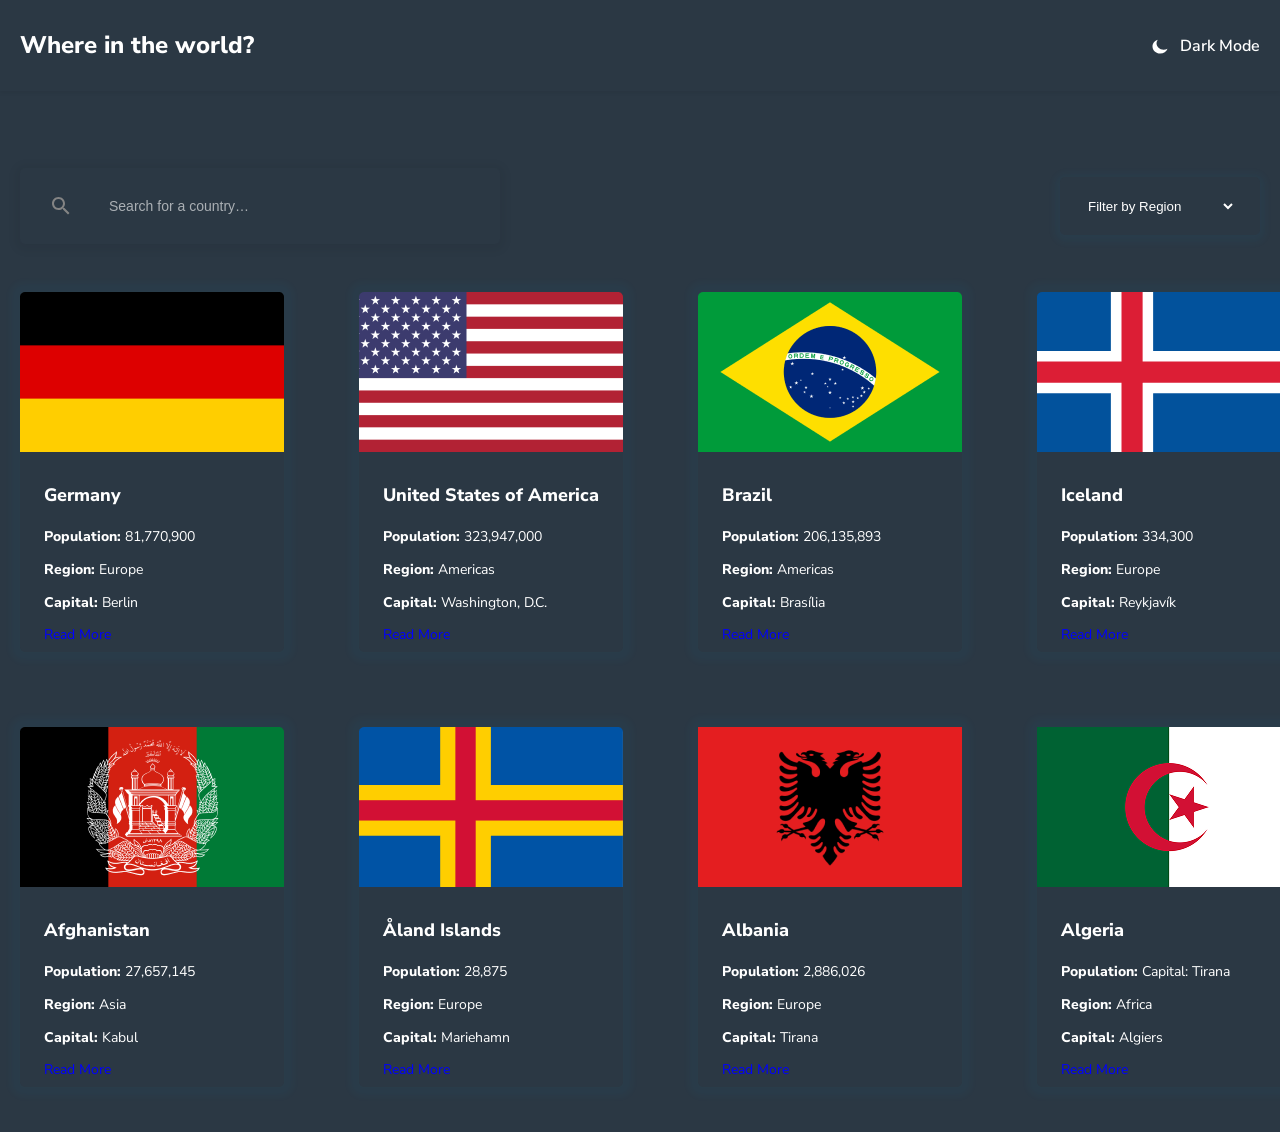
==== dark.html @ 06556633 "project start" ====
<!doctype html>
<html lang="en">
  <head>
    <meta charset="UTF-8" />
    <meta name="viewport" content="width=device-width, initial-scale=1.0" />
    <title>Countriy</title>
    <link rel="stylesheet" href="./css/dark.css" />
  </head>
  <body>
    <header>
      <nav>
        <div class="container nav-contaniner">
          <h1 class="nav-title">Where in the world?</h1>
          <div class="dark">
            <img src="./imgs/svg/Group 3.svg" alt="month svg" />
            <a href="./index.html">Dark Mode</a>
          </div>
        </div>
      </nav>
    </header>
    <main>
      <section class="for">
        <div class="container search-content">
          <div class="search">
            <img src="/imgs/svg/search.svg" alt="search svg" />
            <input type="text" placeholder="Search for a country…" />
          </div>
          <div class="select">
            <select>
              <option value="">Filter by Region</option>
              <option value="Africa">Africa</option>
              <option value="America">America</option>
              <option value="Asia">Asia</option>
              <option value="Europe">Europe</option>
              <option value="Oceania">Oceania</option>
            </select>
          </div>
        </div>
      </section>

      <section class="country">
        <div class="container country-container">
          <div class="card">
            <img src="./imgs/png/flag-germany.png" alt="flag-germany png" />

            <div class="card-content">
              <h2>Germany</h2>
              <p>Population: <span> 81,770,900</span></p>
              <p>Region: <span>Europe</span></p>
              <p>Capital: <span>Berlin</span></p>
              <div class="link">
                <a href="#">Read More</a>
              </div>
            </div>
          </div>
          <div class="card">
            <img src="./imgs/png/flag-usa.png" alt="flag-usa png" />

            <div class="card-content">
              <h2>United States of America</h2>
              <p>Population: <span>323,947,000</span></p>
              <p>Region: <span>Americas</span></p>
              <p>Capital: <span>Washington, D.C.</span></p>
              <div class="link">
                <a href="#">Read More</a>
              </div>
            </div>
          </div>
          <div class="card">
            <img src="./imgs/png/flag-brazil.png" alt="flag-brazil png" />

            <div class="card-content">
              <h2>Brazil</h2>
              <p>Population: <span> 206,135,893</span></p>
              <p>Region: <span> Americas</span></p>
              <p>Capital: <span>Brasília</span></p>
              <div class="link">
                <a href="#">Read More</a>
              </div>
            </div>
          </div>
          <div class="card">
            <img src="./imgs/png/norvegy.png" alt="flag-norvegn png" />

            <div class="card-content">
              <h2>Iceland</h2>
              <p>Population: <span> 334,300</span></p>
              <p>Region: <span> Europe</span></p>
              <p>Capital: <span>Reykjavík</span></p>
              <div class="link">
                <a href="#">Read More</a>
              </div>
            </div>
          </div>
        </div>
      </section>

      <section class="country-second">
        <div class="container country-container">
          <div class="card">
            <img src="./imgs/png/afganistan.png" alt="flag-afganistan png" />

            <div class="card-content">
              <h2>Afghanistan</h2>
              <p>Population: <span> 27,657,145</span></p>
              <p>Region: <span> Asia</span></p>
              <p>Capital: <span> Kabul</span></p>
              <div class="link">
                <a href="#">Read More</a>
              </div>
            </div>
          </div>
          <div class="card">
            <img
              src="./imgs/png/asland-island.png"
              alt="flag-alnad asland-island png"
            />

            <div class="card-content">
              <h2>Åland Islands</h2>
              <p>Population: <span> 28,875</span></p>
              <p>Region: <span>Europe</span></p>
              <p>Capital: <span>Mariehamn</span></p>
              <div class="link">
                <a href="#">Read More</a>
              </div>
            </div>
          </div>
          <div class="card">
            <img src="./imgs/png/albaniya.png" alt="flag-albaniya png" />

            <div class="card-content">
              <h2>Albania</h2>
              <p>Population: <span>2,886,026</span></p>
              <p>Region: <span>Europe</span></p>
              <p>Capital: <span>Tirana</span></p>
              <div class="link">
                <a href="#">Read More</a>
              </div>
            </div>
          </div>
          <div class="card">
            <img src="./imgs/png/Jazoir.png" alt="flag-jazoir png" />

            <div class="card-content">
              <h2>Algeria</h2>
              <p>Population: <span>Capital: Tirana</span></p>
              <p>Region: <span>Africa</span></p>
              <p>Capital: <span>Algiers</span></p>
              <div class="link">
                <a href="#">Read More</a>
              </div>
            </div>
          </div>
        </div>
      </section>
    </main>
  </body>
</html>
---- css/dark.css ----
/* nunito-sans-regular - latin */
@font-face {
  font-display: swap; /* Check https://developer.mozilla.org/en-US/docs/Web/CSS/@font-face/font-display for other options. */
  font-family: "Nunito Sans";
  font-style: normal;
  font-weight: 400;
  src: url("../fonts/nunito-sans-v19-latin-regular.woff2") format("woff2"); /* Chrome 36+, Opera 23+, Firefox 39+, Safari 12+, iOS 10+ */
}
/* nunito-sans-500 - latin */
@font-face {
  font-display: swap; /* Check https://developer.mozilla.org/en-US/docs/Web/CSS/@font-face/font-display for other options. */
  font-family: "Nunito Sans";
  font-style: normal;
  font-weight: 500;
  src: url("../fonts/nunito-sans-v19-latin-500.woff2") format("woff2"); /* Chrome 36+, Opera 23+, Firefox 39+, Safari 12+, iOS 10+ */
}
/* nunito-sans-600 - latin */
@font-face {
  font-display: swap; /* Check https://developer.mozilla.org/en-US/docs/Web/CSS/@font-face/font-display for other options. */
  font-family: "Nunito Sans";
  font-style: normal;
  font-weight: 600;
  src: url("../fonts/nunito-sans-v19-latin-600.woff2") format("woff2"); /* Chrome 36+, Opera 23+, Firefox 39+, Safari 12+, iOS 10+ */
}
/* nunito-sans-700 - latin */
@font-face {
  font-display: swap; /* Check https://developer.mozilla.org/en-US/docs/Web/CSS/@font-face/font-display for other options. */
  font-family: "Nunito Sans";
  font-style: normal;
  font-weight: 700;
  src: url("../fonts/nunito-sans-v19-latin-700.woff2") format("woff2"); /* Chrome 36+, Opera 23+, Firefox 39+, Safari 12+, iOS 10+ */
}
/* nunito-sans-800 - latin */
@font-face {
  font-display: swap; /* Check https://developer.mozilla.org/en-US/docs/Web/CSS/@font-face/font-display for other options. */
  font-family: "Nunito Sans";
  font-style: normal;
  font-weight: 800;
  src: url("../fonts/nunito-sans-v19-latin-800.woff2") format("woff2"); /* Chrome 36+, Opera 23+, Firefox 39+, Safari 12+, iOS 10+ */
}

:root {
  --primary-text-color: rgba(17, 21, 23, 1);
  --primary-darck-color: rgba(255, 255, 255, 1);
  --primaty-color-backround: rgba(43, 56, 68, 1);
}

* {
  margin: 0;
  padding: 0;
  box-sizing: border-box;
}

a {
  text-decoration: none;
}

button {
  border: none;
}

input {
  outline: none;
}

ul,
ol {
  list-style: none;
}

body {
  font-family: "Nunito Sans";
  background: var(--primaty-color-backround);
}

.container {
  width: 100%;
  max-width: 1320px;
  margin: 0 auto;
  padding: 0 20px;
}

/* navbar stlye */

nav {
  position: fixed;
  width: 100%;
  box-shadow: 0px 2px 4px 0px rgba(0, 0, 0, 0.06);
  background: var(--primaty-color-backround);
  padding: 29px 0;
}

.nav-contaniner {
  display: flex;
  align-items: center;
  justify-content: space-between;
}

.nav-title {
  color: var(--primary-darck-color);
  font-size: 24px;
  font-weight: 800;
  line-height: 33px;
}

.dark {
  display: flex;
  align-items: center;
  gap: 10.5px;

  img {
    width: 20px;
    height: 20px;
  }

  a {
    color: var(--primary-darck-color);
    font-size: 16px;
    font-weight: 600;
    line-height: 22px;
  }
}

a:hover {
  color: blue;
}

/* for secction style */

.search-content {
  padding-top: 168px;
  display: flex;
  align-items: center;
  justify-content: space-between;
  margin-bottom: 48px;
}
.search {
  width: 480px;
  padding: 18px 32px;
  border-radius: 5px;
  box-shadow: 0px 2px 9px 5px rgba(0, 0, 0, 0.05);
  background: var(--primaty-color-backround);

  display: flex;
  align-items: center;
  gap: 24px;

  input {
    color: #fff;
    border: none;
    flex-grow: 1;
  }
}

input {
  background: transparent;
  color: white;
  padding: 12px 15px;
  border-radius: 8px;
  font-size: 14px;
}

input::placeholder {
  color: rgba(255, 255, 255, 0.6);
}

input:focus {
  outline: none;
  border-color: rgba(255, 255, 255, 0.6);
}

.select {
  width: 200px;
  padding: 18px 24px;
  border-radius: 5px;
  box-shadow: 0px 2px 9px 5px rgba(3, 152, 221, 0.05);
  background: var(--primaty-color-backround);

  select {
    color: #fff;
    background: rgba(43, 56, 68, 1);
    width: 100%;
    border: none;
  }
}

.select:hover {
  transform: scale(1.2);
  transition: all 0.3ms ease;
}

/* card section style */

.country-container {
  display: flex;
  align-items: center;
  justify-content: space-between;
  gap: 75px;
}

.card {
  width: 264px;
  height: 360px;
  border-radius: 5px;
  box-shadow: 0px 0px 7px 10px rgba(3, 204, 240, 0.03);
  background: var(--primaty-color-backround);
  transition:
    transform 0.3s ease,
    box-shadow 0.3s ease;
}

.card:hover {
  transform: translateY(-10px);
  box-shadow: 0 10px 20px rgba(0, 0, 0, 0.2);
}

.card-content {
  padding: 24px 24px;
  h2 {
    color: var(--primary-darck-color);
    font-size: 18px;
    font-weight: 800;
    line-height: 26px;
    margin-bottom: 16px;
  }

  p {
    color: var(--primary-darck-color);
    font-size: 14px;
    font-weight: 800;
    line-height: 25px;
    margin-bottom: 8px;
  }

  span {
    color: var(--primary-darck-color);
    font-size: 14px;
    font-weight: 300;
    line-height: 16px;
  }
}

.link {
  a {
    color: blue;
    font-size: 14px;
  }
}

.country-second {
  padding-top: 75px;
  padding-bottom: 45px;
}

@media screen and (max-width: 1024px) {
  .country-container {
    flex-wrap: wrap;
  }
}

@media screen and (max-width: 540px) {
  .container {
    padding: 0 16px;
  }

  .nav-contaniner {
    gap: 20px;
  }

  .nav-title {
    font-size: 14px;
    line-height: 20px;
  }

  .dark {
    a {
      font-size: 12px;
      line-height: 16px;
    }
  }

  .search-content {
    padding-top: 148px;
    flex-wrap: wrap;
    gap: 40px;
  }

  .country-container {
    flex-wrap: wrap;
    justify-content: center;
  }
}
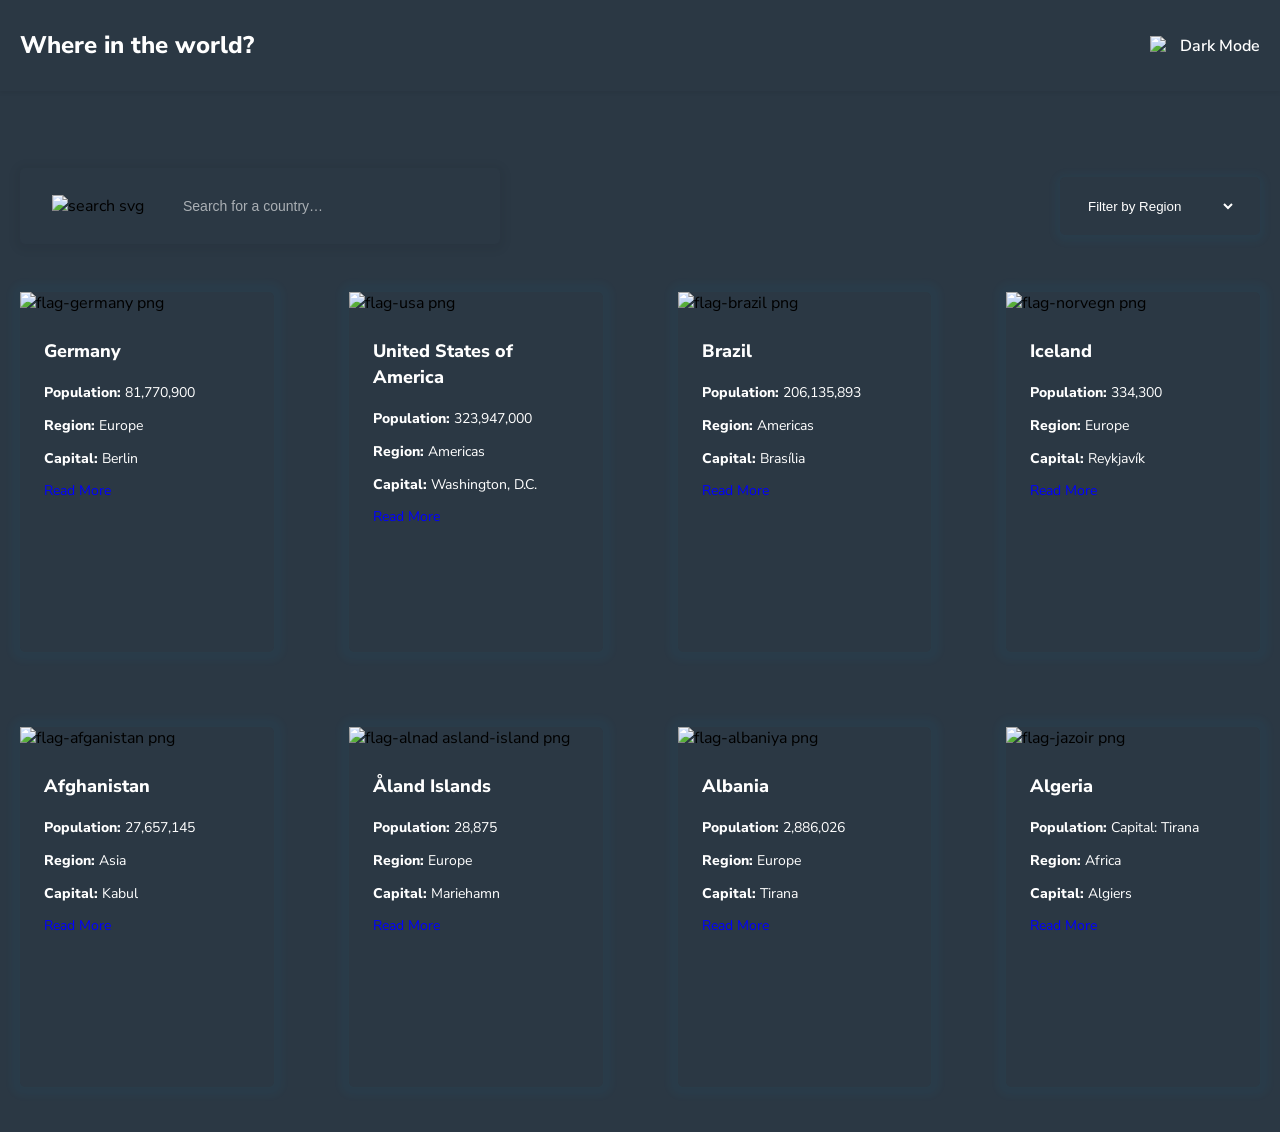
==== commit 76f3dd5b: "first commit" ====
--- a/dark.html
+++ b/dark.html
@@ -12,7 +12,7 @@
         <div class="container nav-contaniner">
           <h1 class="nav-title">Where in the world?</h1>
           <div class="dark">
-            <img src="./imgs/svg/Group 3.svg" alt="month svg" />
+            <img src="./imgs/svg/Group3.svg" alt="month svg" />
             <a href="./index.html">Dark Mode</a>
           </div>
         </div>
@@ -157,3 +157,5 @@
     </main>
   </body>
 </html>
+
+
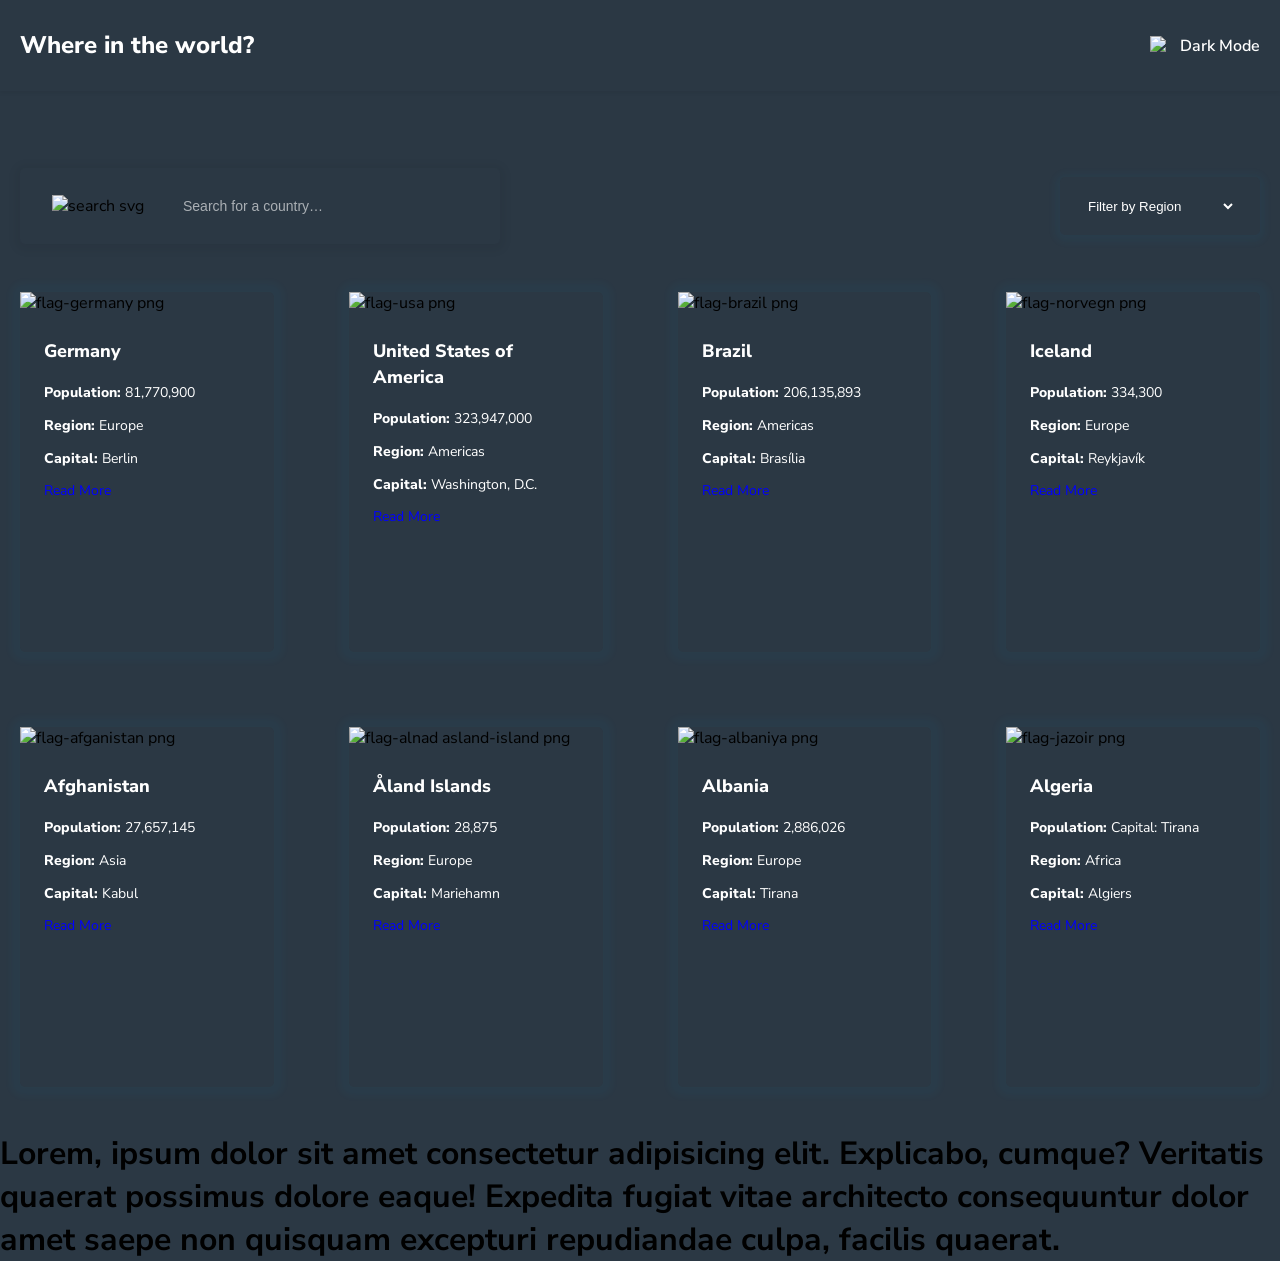
==== commit c00e0e45: "h1 qo'shdim" ====
--- a/dark.html
+++ b/dark.html
@@ -154,8 +154,13 @@
           </div>
         </div>
       </section>
+
+      <h1>
+        Lorem, ipsum dolor sit amet consectetur adipisicing elit. Explicabo,
+        cumque? Veritatis quaerat possimus dolore eaque! Expedita fugiat vitae
+        architecto consequuntur dolor amet saepe non quisquam excepturi
+        repudiandae culpa, facilis quaerat.
+      </h1>
     </main>
   </body>
 </html>
-
-
